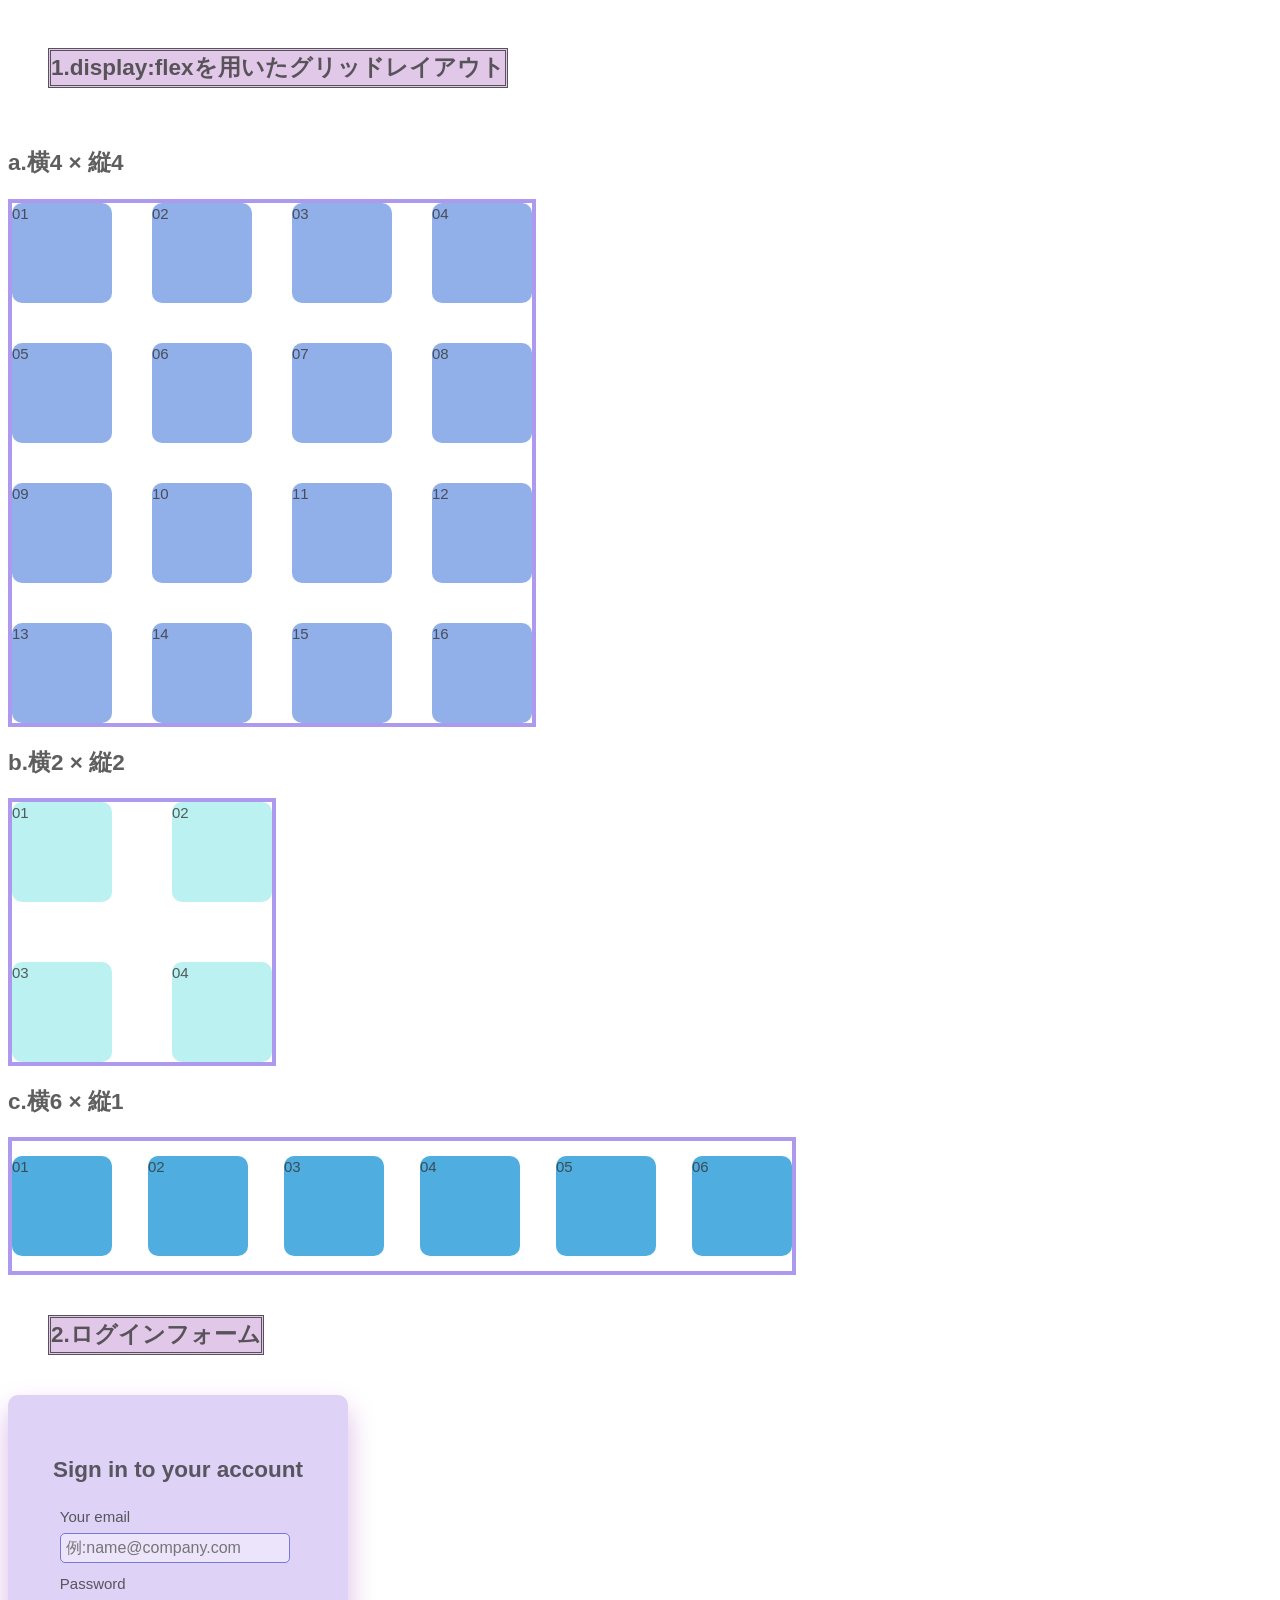
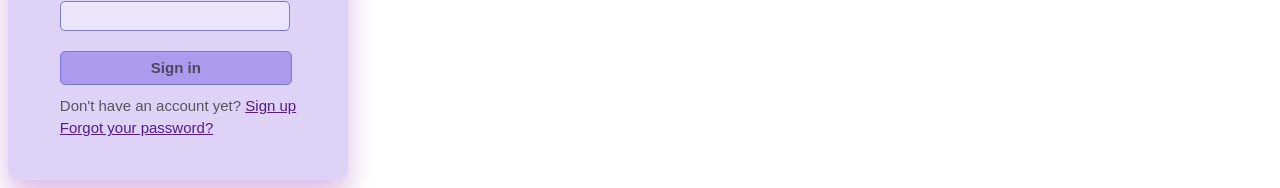
==== index.html @ 144631fb "STEP9 H/W uploaded" ====
<!DOCTYPE html>
<html lang="en">
<head>
     <meta charset="UTF-8">
     <meta name="viewport" content="width=device-width, initial-scale=1.0">
     <title>Document</title>
     <link rel="stylesheet" href="style.css">
</head>
<body>
      <section class="hw-1">
            <h1 class="headline">1.display:flexを用いたグリッドレイアウト</h1>
            <h2>a.横4 × 縦4</h2>
            <div class="container-1">
                  <div class="item-1">01</div>
                  <div class="item-2">02</div>
                  <div class="item-3">03</div>
                  <div class="item-4">04</div>
                  <div class="item-5">05</div>
                  <div class="item-6">06</div>
                  <div class="item-7">07</div>
                  <div class="item-8">08</div>
                  <div class="item-1">09</div>
                  <div class="item-2">10</div>
                  <div class="item-3">11</div>
                  <div class="item-4">12</div>
                  <div class="item-5">13</div>
                  <div class="item-6">14</div>
                  <div class="item-7">15</div>
                  <div class="item-8">16</div>
            </div>
            <h2>b.横2 × 縦2</h2>
            <div class="container-2">
                  <div class="item-9">01</div>
                  <div class="item-10">02</div>
                  <div class="item-11">03</div>
                  <div class="item-12">04</div>
            </div>
            <h2>c.横6 × 縦1</h2>
            <div class="container-3">  
                  <div class="item-13">01</div>
                  <div class="item-14">02</div>
                  <div class="item-15">03</div>
                  <div class="item-16">04</div>
                  <div class="item-17">05</div>
                  <div class="item-18">06</div>
            </div>
      </section>
      <section class="hw-2">
            <h1 class="headline">2.ログインフォーム</h1>
            <div class="login-container">
                  <h2>Sign in to your account</h2>
                  <form>
                        <div class="form-group">
                              <label for="email">Your email</label>
                              <br> 
                              <input type="email" id="email" placeholder="例:name@company.com">
                        </div>
                        <div class="form-group">
                              <label for="password">Password</label>
                              <br>
                              <input type="password" id="password" name="password" required>
                        </div>
                        <button type="submit">Sign in</button>
                        <div class="signup-message">
                              Don't have an account yet? <a href="">Sign up</a>
                        </div>
                        <div class="forgot-message">
                              <a href="">Forgot your password?</a>
                        </div>
                  </form>
            </div>
      </section>
      <script src="final.js"></script>                   
</body>
</html>



<!--
      初回ログイン時の処理: ユーザーがemailとpasswordを入力し、「
      Sign In」ボタンを押すと、その情報をブラウザーのlocalStorageに保存します。
      次回以降の処理: ユーザーが再度同じログインページにアクセスすると、
      ブラウザーはlocalStorageから保存されているemailとpasswordを取り出し、自動的にログインフォームの入力欄にそれらの値を表示します。
 -->
---- style.css ----
@charset "utf-8";
/* Base */
body {
    font-family: "Noto Sans JP", "Helvetica Neue", "Helvetica", "Hiragino Sans", "Hiragino Kaku Gothic ProN", "Arial", "Yu Gothic", "Meiryo", sans-serif;
    font-size: 15px;
    line-height: 1.5;
    color: #333333c9; 
  }
/* display:flex */
.container-1 {
   border: 4px solid #ad99ed;
   display: flex;
   width: 520px;
   height: 520px;
   flex-wrap: wrap;
   gap: calc((520px - 100px * 4) / 3);                 ;
}
.container-2 {
   border: 4px solid #ad99ed;
   display: flex;
   width: 260px;
   height: 260px;
   flex-wrap: wrap;
   gap: calc(260px - 100px * 2);                          
}
.container-3 {                
   border: 4px solid #ad99ed;
   display: flex;
   width: 780px;
   height: 130px;
   gap: calc((780px - 100px * 6) / 5);   
}
.item-1, .item-2, .item-3, .item-4, .item-5,                
.item-6, .item-7, .item-8, .item-9, .item-10, 
.item-11, .item-12, .item-13, .item-14, .item-15, 
.item-16, .item-17, .item-18{
    width: 100px;
    height: 100px;
    display: flex;
    justify-items: center;
    align-content: center;
    border-radius: 10px;
}
.item-1, .item-2, .item-3, .item-4, .item-5,                
.item-6, .item-7, .item-8{
    background-color: rgb(145, 176, 234);
}
.item-9, .item-10, .item-11, .item-12{
    background-color: rgb(187, 241, 240);
}
.item-13, .item-14, .item-15, .item-16, .item-17, .item-18{
    background-color: rgb(80, 173, 223);
    align-self: center;                    
}
/* h1見出し */
h1 {
    border-style: double;
    background-color: rgb(225, 200, 232);
    display: inline-block;
    margin: 40px;
}
/* ログインフォーム */
.login-container {
    width: 260px;
    background-color: rgba(149, 109, 228, 0.311); 
    padding: 40px;
    border-radius: 10px;
    box-shadow: 0 14px 28px rgb(220, 185, 230);
    display: flex;
    flex-direction: column;
    align-items: center;
}
.form-group {
    margin-bottom: 10px;
  }
button {
    all: unset;
    width: 230px;
    height: 32px;
    border: 1px solid rgb(120, 120, 215);
    background-color: #ad99ed;
    border-radius: 5px;
    text-align: center;
    line-height: 32px;
    cursor: pointer;
    font-weight: bold;
    margin: 10px 0;
}
button:hover {
    background-color: rgba(149, 109, 228, 0.178);
  }
input {
    width: 230px;
    padding: 5px;
    border: 1px solid rgb(120, 120, 215);
    background-color: rgba(255, 255, 255, 0.4);
    border-radius: 5px;
    font-size: 16px;
    margin-top: 5px;
    box-sizing: border-box;
    color: #333333c9; 
}
input:focus {
    outline: none;
    box-shadow: 0 0 15px rgba(122, 54, 231, 0.5);
}
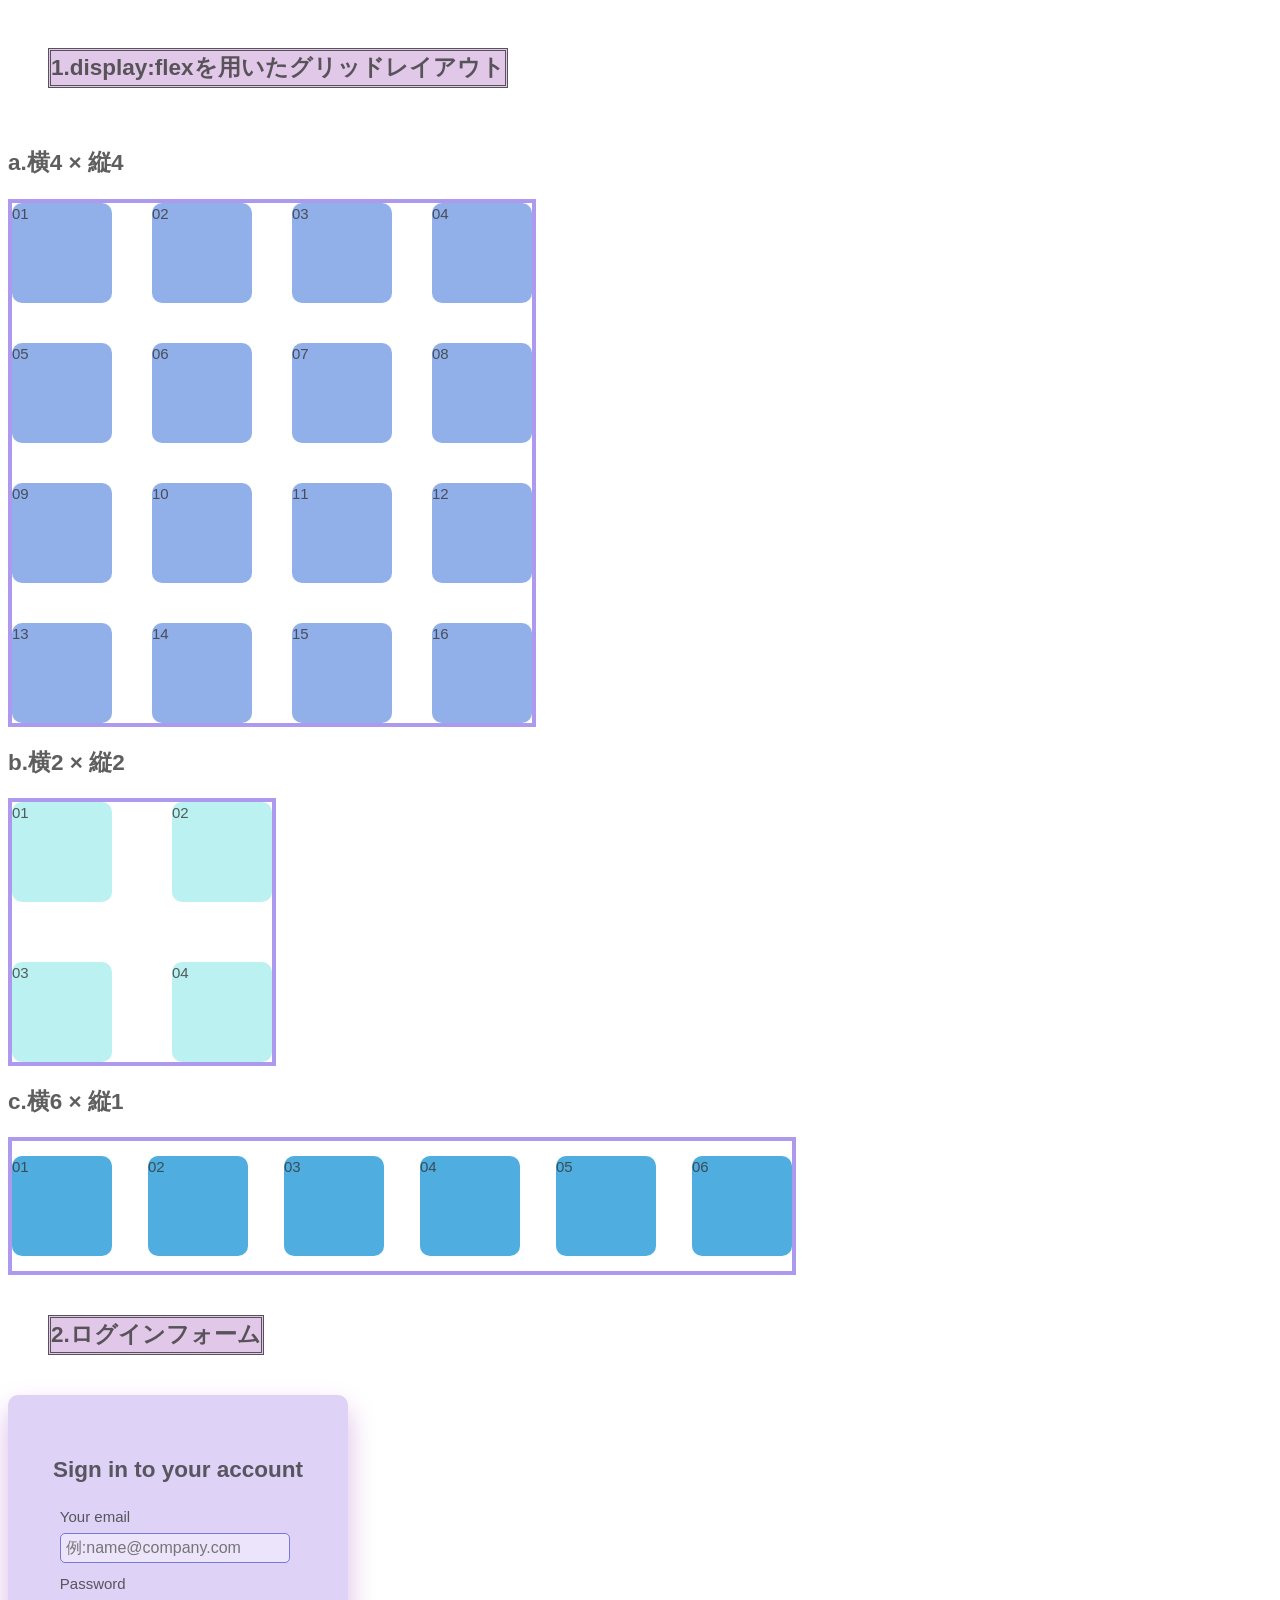
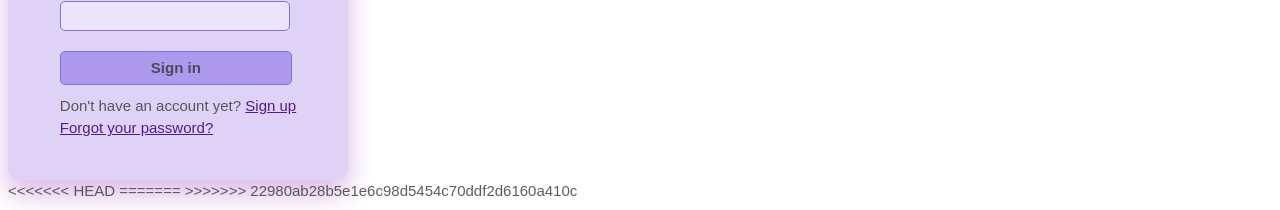
==== commit b273a95c: "Merge branch 'main' of github.com:Chicory03/w8-output # Conflicts: #	index.html" ====
--- a/index.html
+++ b/index.html
@@ -60,7 +60,7 @@
                               <br>
                               <input type="password" id="password" name="password" required>
                         </div>
-                        <button type="submit">Sign in</button>
+                        <button type="submit" id="button">Sign in</button>
                         <div class="signup-message">
                               Don't have an account yet? <a href="">Sign up</a>
                         </div>
@@ -70,15 +70,12 @@
                   </form>
             </div>
       </section>
-      <script src="final.js"></script>                   
+<<<<<<< HEAD
+      <script src="../database/script.js"></script>                   
+=======
+      <script src="script.js"></script>                   
+>>>>>>> 22980ab28b5e1e6c98d5454c70ddf2d6160a410c
 </body>
 </html>
 
 
-
-<!--
-      初回ログイン時の処理: ユーザーがemailとpasswordを入力し、「
-      Sign In」ボタンを押すと、その情報をブラウザーのlocalStorageに保存します。
-      次回以降の処理: ユーザーが再度同じログインページにアクセスすると、
-      ブラウザーはlocalStorageから保存されているemailとpasswordを取り出し、自動的にログインフォームの入力欄にそれらの値を表示します。
- -->
--- a/style.css
+++ b/style.css
@@ -1,7 +1,7 @@
 @charset "utf-8";
 /* Base */
 body {
-    font-family: "Noto Sans JP", "Helvetica Neue", "Helvetica", "Hiragino Sans", "Hiragino Kaku Gothic ProN", "Arial", "Yu Gothic", "Meiryo", sans-serif;
+    font-family: "Noto Sans JP", "Helvetica Neue", "Helvetica", "Hiragino Sans", "Hiragino Kaku Gothic ProN", "Arial", "Yu Gothic", "Meiryo", "sans-serif";
     font-size: 15px;
     line-height: 1.5;
     color: #333333c9; 
@@ -72,7 +72,7 @@
 }
 .form-group {
     margin-bottom: 10px;
-  }
+}
 button {
     all: unset;
     width: 230px;
@@ -88,7 +88,7 @@
 }
 button:hover {
     background-color: rgba(149, 109, 228, 0.178);
-  }
+}
 input {
     width: 230px;
     padding: 5px;
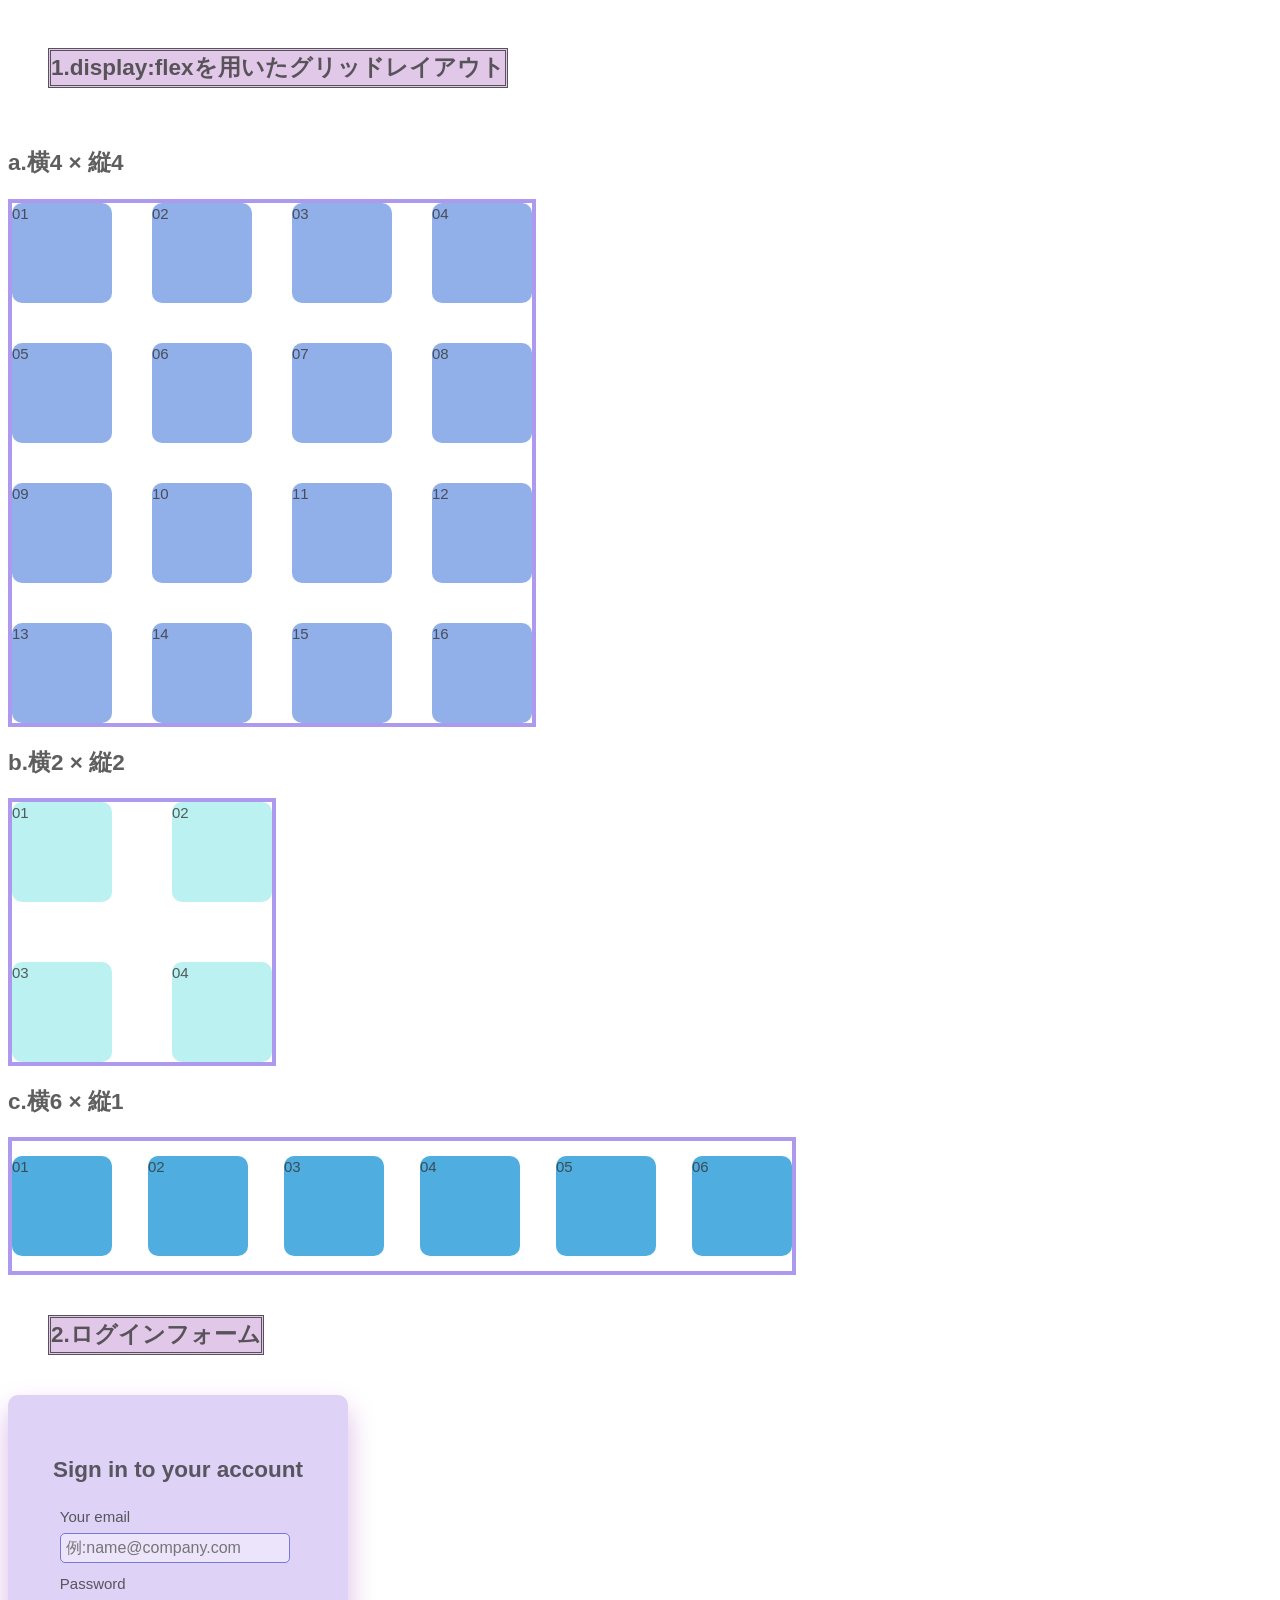
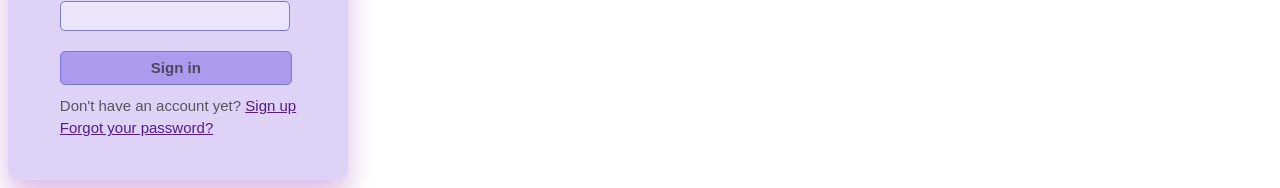
==== commit 9483bf60: "fixed" ====
--- a/index.html
+++ b/index.html
@@ -53,12 +53,12 @@
                         <div class="form-group">
                               <label for="email">Your email</label>
                               <br> 
-                              <input type="email" id="email" placeholder="例:name@company.com">
+                              <input type="email" id="email" placeholder="例:name@company.com" autocomplete="email">
                         </div>
                         <div class="form-group">
                               <label for="password">Password</label>
                               <br>
-                              <input type="password" id="password" name="password" required>
+                              <input type="password" id="password" name="password" autocomplete="current-password">
                         </div>
                         <button type="submit" id="button">Sign in</button>
                         <div class="signup-message">
@@ -69,12 +69,8 @@
                         </div>
                   </form>
             </div>
-      </section>
-<<<<<<< HEAD
-      <script src="../database/script.js"></script>                   
-=======
+      </section>                 
       <script src="script.js"></script>                   
->>>>>>> 22980ab28b5e1e6c98d5454c70ddf2d6160a410c
 </body>
 </html>
 
